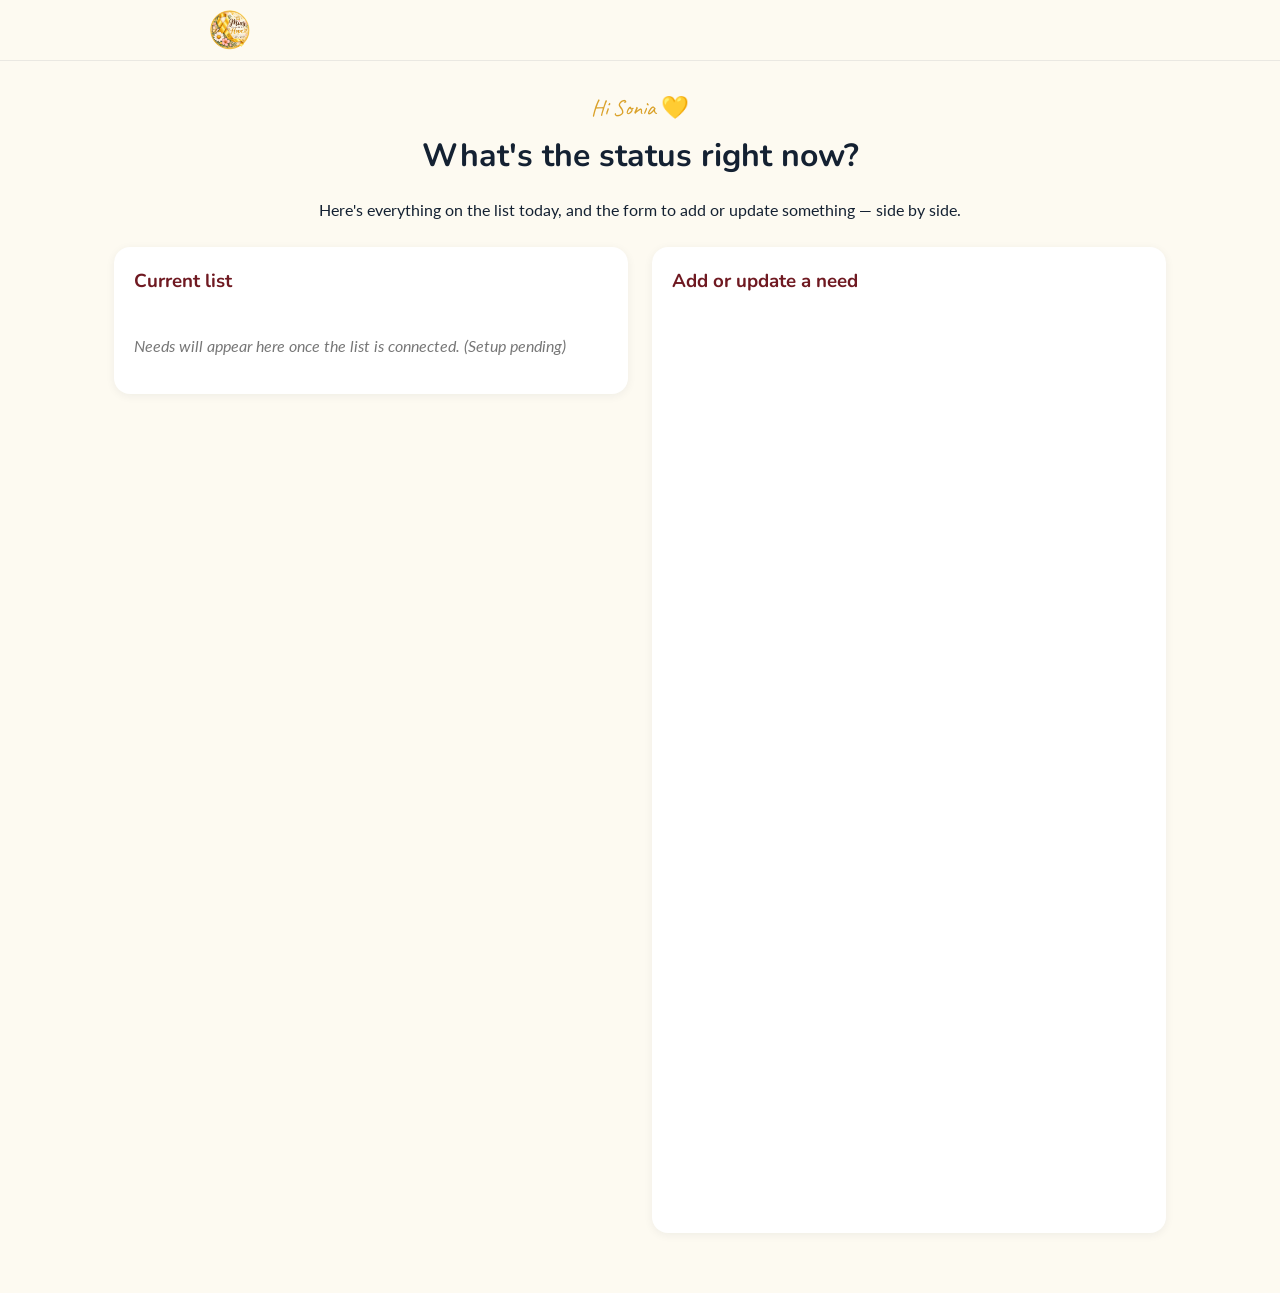
==== actualizar.html @ b8499d8d "Primer commit - Mia's Village of Hope" ====
<!DOCTYPE html>
<html lang="en">
<head>
<meta charset="UTF-8">
<meta name="viewport" content="width=device-width, initial-scale=1.0">
<meta name="robots" content="noindex, nofollow">
<title>Update Mía's List</title>
<link rel="preconnect" href="https://fonts.googleapis.com">
<link rel="preconnect" href="https://fonts.gstatic.com" crossorigin>
<link href="https://fonts.googleapis.com/css2?family=Nunito:wght@400;600;700;800&family=Lato:wght@400;600;700&family=Caveat:wght@600;700&display=swap" rel="stylesheet">
<link rel="stylesheet" href="css/styles.css">
<style>
  .update-wrap {
    max-width: 1100px;
    margin: 0 auto;
    padding: 90px 24px 60px;
  }
  .update-hi { text-align: center; margin-bottom: 24px; }
  .split {
    display: grid;
    grid-template-columns: 1fr;
    gap: 24px;
  }
  @media (min-width: 860px) {
    .split { grid-template-columns: 1fr 1fr; align-items: start; }
  }
  .split-col {
    background: #fff;
    border-radius: 16px;
    padding: 20px;
    box-shadow: 0 2px 10px rgba(20,33,50,0.06);
  }
  .split-col h3 { color: var(--burgundy); margin-top: 0; }
  iframe { border: none; border-radius: 12px; width: 100%; }
</style>
</head>
<body style="background: var(--cream);">

<header class="app-banner">
  <div class="banner-inner">
    <a href="index.html" style="display:flex; align-items:center; gap:8px; text-decoration:none;">
      <img src="images/emblem.png" alt="Mía's Village of Hope emblem" class="banner-emblem">
    </a>
  </div>
</header>

<div class="update-wrap">
  <div class="update-hi">
    <p class="eyebrow">Hi Sonia 💛</p>
    <h1>What's the status right now?</h1>
    <p>Here's everything on the list today, and the form to add or update something — side by side.</p>
  </div>

  <div class="split">
    <div class="split-col">
      <h3>Current list</h3>
      <div id="needs-list" class="needs-list">
        <p class="needs-empty">Loading the current list…</p>
      </div>
    </div>
    <div class="split-col">
      <h3>Add or update a need</h3>
      <iframe
        src="https://docs.google.com/forms/d/e/1FAIpQLSftyUy15qGrE1eteSaCdoYzDMM6fVVgxhij772HA5VX6rE03Q/viewform?embedded=true"
        height="900">
        Loading form…
      </iframe>
    </div>
  </div>
</div>

<script src="js/needs.js"></script>
</body>
</html>
---- css/styles.css ----
:root {
  --gold: #DAA129;
  --burgundy: #6F1921;
  --cream: #FDFAF1;
  --navy: #142132;
  --gold-soft: #E9C878;
  --font-head: 'Nunito', sans-serif;
  --font-body: 'Lato', sans-serif;
  --font-script: 'Caveat', cursive;
}

* { box-sizing: border-box; }

html, body { margin: 0; height: 100%; }

body {
  font-family: var(--font-body);
  background: var(--cream);
  color: var(--navy);
  line-height: 1.6;
  overflow-x: hidden;
}

h1, h2, h3 {
  font-family: var(--font-head);
  color: var(--navy);
  margin: 0 0 0.5em;
}

.sr-only {
  position: absolute;
  width: 1px; height: 1px;
  padding: 0; margin: -1px;
  overflow: hidden;
  clip: rect(0,0,0,0);
  white-space: nowrap; border: 0;
}

/* FIXED BANNER */
.app-banner {
  position: fixed;
  top: 0; left: 0; right: 0;
  z-index: 100;
  background: var(--cream);
  border-bottom: 1px solid rgba(20,33,50,0.08);
}
.banner-inner {
  max-width: 900px;
  margin: 0 auto;
  padding: 10px 20px;
  display: flex;
  align-items: center;
  justify-content: space-between;
}
.banner-emblem { width: 40px; height: 40px; border-radius: 50%; }
.lang-toggle {
  background: #fff;
  border: 2px solid var(--gold);
  color: var(--burgundy);
  font-family: var(--font-head);
  font-weight: 800;
  font-size: 0.85rem;
  padding: 6px 14px;
  border-radius: 999px;
  cursor: pointer;
}
.lang-toggle:hover { background: var(--gold-soft); }

/* SCREENS */
.screen {
  display: none;
  min-height: 100vh;
  padding-top: 64px;
}
.screen.active { display: block; }

/* HOME SCREEN — MAP */
.screen-home {
  display: none;
  background: linear-gradient(180deg, #EAF3C9 0%, var(--cream) 100%);
  text-align: center;
}
.screen-home.active { display: block; }
.map-wrap {
  position: relative;
  max-width: 480px;
  margin: 12px auto 0;
}
.map-img { width: 100%; display: block; }
.hotspot {
  position: absolute;
  background: transparent;
  border: none;
  cursor: pointer;
  border-radius: 50%;
}
.hotspot:hover, .hotspot:focus-visible {
  background: rgba(218,161,41,0.18);
  outline: 3px solid var(--gold);
}
.map-hint {
  font-family: var(--font-script);
  font-size: 1.3rem;
  color: var(--burgundy);
  margin: 12px 0 24px;
}

/* INNER SCREENS */
.screen:not(.screen-home) {
  background-image: url('../images/background-texture-village.png');
  background-repeat: repeat;
  background-size: 420px;
  background-color: var(--cream);
  position: relative;
}
.screen:not(.screen-home)::before {
  content: "";
  position: fixed;
  inset: 0;
  background: rgba(253,250,241,0.9);
  z-index: -1;
}
.screen-inner {
  max-width: 640px;
  margin: 0 auto;
  padding: 24px 24px 64px;
}

.back-btn {
  display: inline-flex;
  align-items: center;
  gap: 6px;
  background: #fff;
  border: 1px solid rgba(20,33,50,0.12);
  border-radius: 999px;
  padding: 8px 16px;
  font-family: var(--font-head);
  font-weight: 700;
  font-size: 0.85rem;
  color: var(--burgundy);
  cursor: pointer;
  margin-bottom: 20px;
}
.back-btn:hover { background: var(--gold-soft); }

.eyebrow {
  font-family: var(--font-script);
  font-size: 1.4rem;
  color: var(--gold);
  margin: 0 0 4px;
}

.photo-row { display: flex; gap: 16px; margin-top: 24px; flex-wrap: wrap; }
.photo-row img {
  width: calc(50% - 8px);
  min-width: 140px;
  aspect-ratio: 4/5;
  object-fit: cover;
  border-radius: 12px;
  flex: 1;
}

/* VILLAGE GRID */
.village-grid {
  display: grid;
  grid-template-columns: repeat(auto-fit, minmax(200px, 1fr));
  gap: 16px;
  margin: 28px 0;
}
.village-card {
  background: #fff;
  border-radius: 16px;
  padding: 20px;
  box-shadow: 0 2px 10px rgba(20,33,50,0.06);
}
.village-icon { font-size: 1.6rem; }
.village-card h3 { font-size: 1rem; margin-top: 6px; }
.village-card p { font-size: 0.88rem; color: #444; margin: 0; }

.village-actions {
  display: flex;
  gap: 12px;
  justify-content: center;
  margin-top: 32px;
  flex-wrap: wrap;
}

.btn {
  display: inline-block;
  padding: 12px 22px;
  border-radius: 999px;
  font-weight: 700;
  text-decoration: none;
  font-size: 0.9rem;
  font-family: var(--font-head);
}
.btn-primary { background: var(--burgundy); color: #fff; }
.btn-ghost-dark { background: transparent; color: var(--burgundy); border: 2px solid var(--burgundy); }

/* NEEDS */
.needs-list { margin-top: 20px; display: flex; flex-direction: column; gap: 10px; }
.need-item {
  background: #fff;
  border-left: 4px solid var(--gold);
  border-radius: 8px;
  padding: 14px 18px;
  display: flex;
  justify-content: space-between;
  align-items: center;
  gap: 12px;
}
.need-item.covered { border-left-color: #7CB07C; opacity: 0.75; }
.need-status { font-size: 0.82rem; font-weight: 700; white-space: nowrap; }
.needs-empty { color: #777; font-style: italic; }

/* COLLABORATORS */
.collaborator-card {
  background: #fff;
  border-radius: 12px;
  padding: 20px;
  margin-bottom: 14px;
  box-shadow: 0 2px 10px rgba(20,33,50,0.06);
}
.collaborator-card h3 { font-size: 1.05rem; }
.link-arrow { color: var(--burgundy); font-weight: 700; text-decoration: none; }

.celpa-note {
  padding: 16px 0 0;
  border-top: 1px dashed rgba(20,33,50,0.15);
  margin-top: 20px;
}
.celpa-note h3 { font-size: 1rem; color: var(--burgundy); }
.celpa-note p { font-size: 0.85rem; color: #666; }

.footer-tagline {
  font-family: var(--font-script);
  font-size: 1.4rem;
  color: var(--burgundy);
  text-align: center;
  margin-top: 40px;
}

/* Focus states */
a:focus-visible, button:focus-visible {
  outline: 3px solid var(--gold);
  outline-offset: 2px;
}

@media (prefers-reduced-motion: reduce) {
  * { transition: none !important; }
}
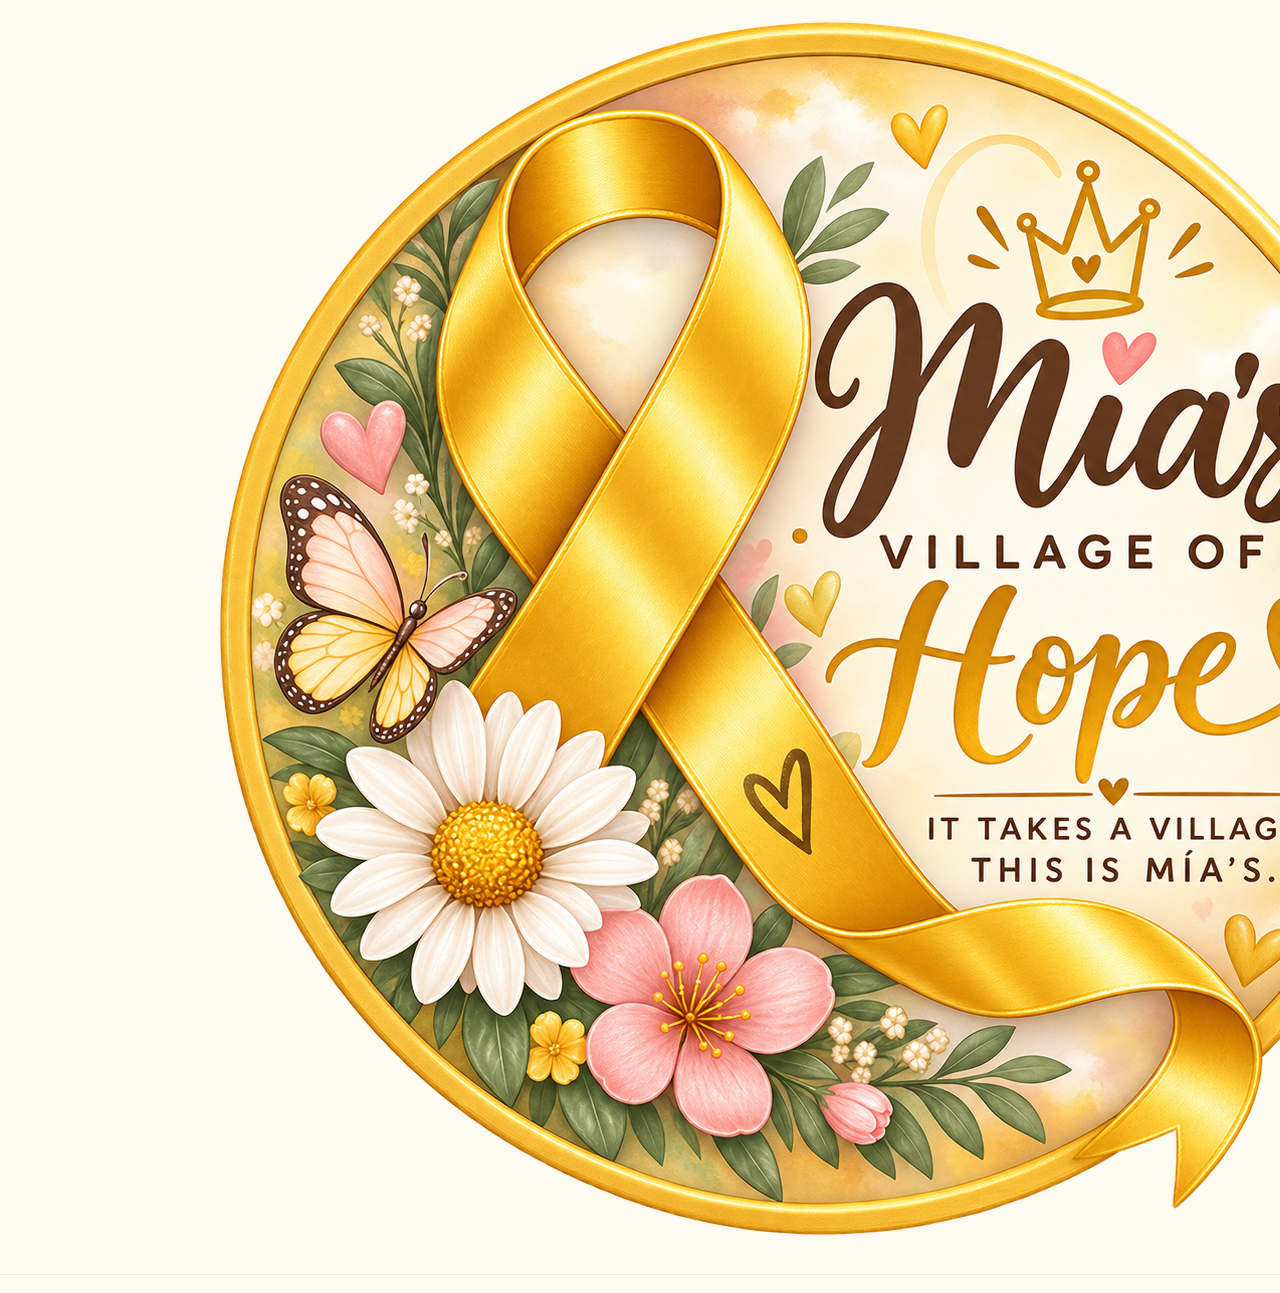
==== commit f6feb861: "Mapa mas grande + icono de acceso directo" ====
--- a/actualizar.html
+++ b/actualizar.html
@@ -5,6 +5,9 @@
 <meta name="viewport" content="width=device-width, initial-scale=1.0">
 <meta name="robots" content="noindex, nofollow">
 <title>Update Mía's List</title>
+<link rel="apple-touch-icon" href="images/apple-touch-icon.png">
+<link rel="icon" type="image/png" sizes="32x32" href="images/favicon-32.png">
+<meta name="theme-color" content="#FDFAF1">
 <link rel="preconnect" href="https://fonts.googleapis.com">
 <link rel="preconnect" href="https://fonts.gstatic.com" crossorigin>
 <link href="https://fonts.googleapis.com/css2?family=Nunito:wght@400;600;700;800&family=Lato:wght@400;600;700&family=Caveat:wght@600;700&display=swap" rel="stylesheet">
--- a/css/styles.css
+++ b/css/styles.css
@@ -52,7 +52,38 @@
   align-items: center;
   justify-content: space-between;
 }
-.banner-emblem { width: 40px; height: 40px; border-radius: 50%; }
+.banner-brand { display: flex; align-items: center; gap: 10px; }
+.banner-icon { height: 52px; width: auto; display: block; }
+.banner-text { display: flex; flex-direction: column; line-height: 1; }
+.banner-title-line { display: flex; align-items: baseline; gap: 7px; }
+.banner-title-script {
+  font-family: 'Alex Brush', cursive;
+  font-size: 2rem;
+  color: var(--burgundy);
+  line-height: 1;
+}
+.banner-title-bold {
+  font-family: var(--font-head);
+  font-weight: 800;
+  font-size: 0.95rem;
+  letter-spacing: 0.03em;
+  text-transform: uppercase;
+  color: var(--navy);
+}
+.banner-tagline {
+  font-family: var(--font-body);
+  font-size: 0.68rem;
+  color: var(--navy);
+  opacity: 0.7;
+  margin-top: 3px;
+  white-space: nowrap;
+}
+@media (max-width: 380px) {
+  .banner-icon { height: 38px; }
+  .banner-title-script { font-size: 1.5rem; }
+  .banner-title-bold { font-size: 0.7rem; }
+  .banner-tagline { font-size: 0.56rem; }
+}
 .lang-toggle {
   background: #fff;
   border: 2px solid var(--gold);
@@ -70,23 +101,37 @@
 .screen {
   display: none;
   min-height: 100vh;
-  padding-top: 64px;
+  padding-top: 82px;
 }
 .screen.active { display: block; }
 
 /* HOME SCREEN — MAP */
 .screen-home {
   display: none;
+  min-height: auto;
   background: linear-gradient(180deg, #EAF3C9 0%, var(--cream) 100%);
   text-align: center;
 }
 .screen-home.active { display: block; }
 .map-wrap {
   position: relative;
+  display: inline-block;
   max-width: 480px;
+  max-height: 80vh;
   margin: 12px auto 0;
 }
-.map-img { width: 100%; display: block; }
+.map-img { display: block; width: auto; height: auto; max-width: 100%; max-height: 80vh; }
+
+/* Mobile map shown by default; desktop map swaps in on wider screens */
+.map-wrap-desktop { display: none; }
+
+@media (min-width: 860px) {
+  .map-wrap-mobile { display: none; }
+  .map-wrap-desktop {
+    display: block;
+    max-width: 900px;
+  }
+}
 .hotspot {
   position: absolute;
   background: transparent;
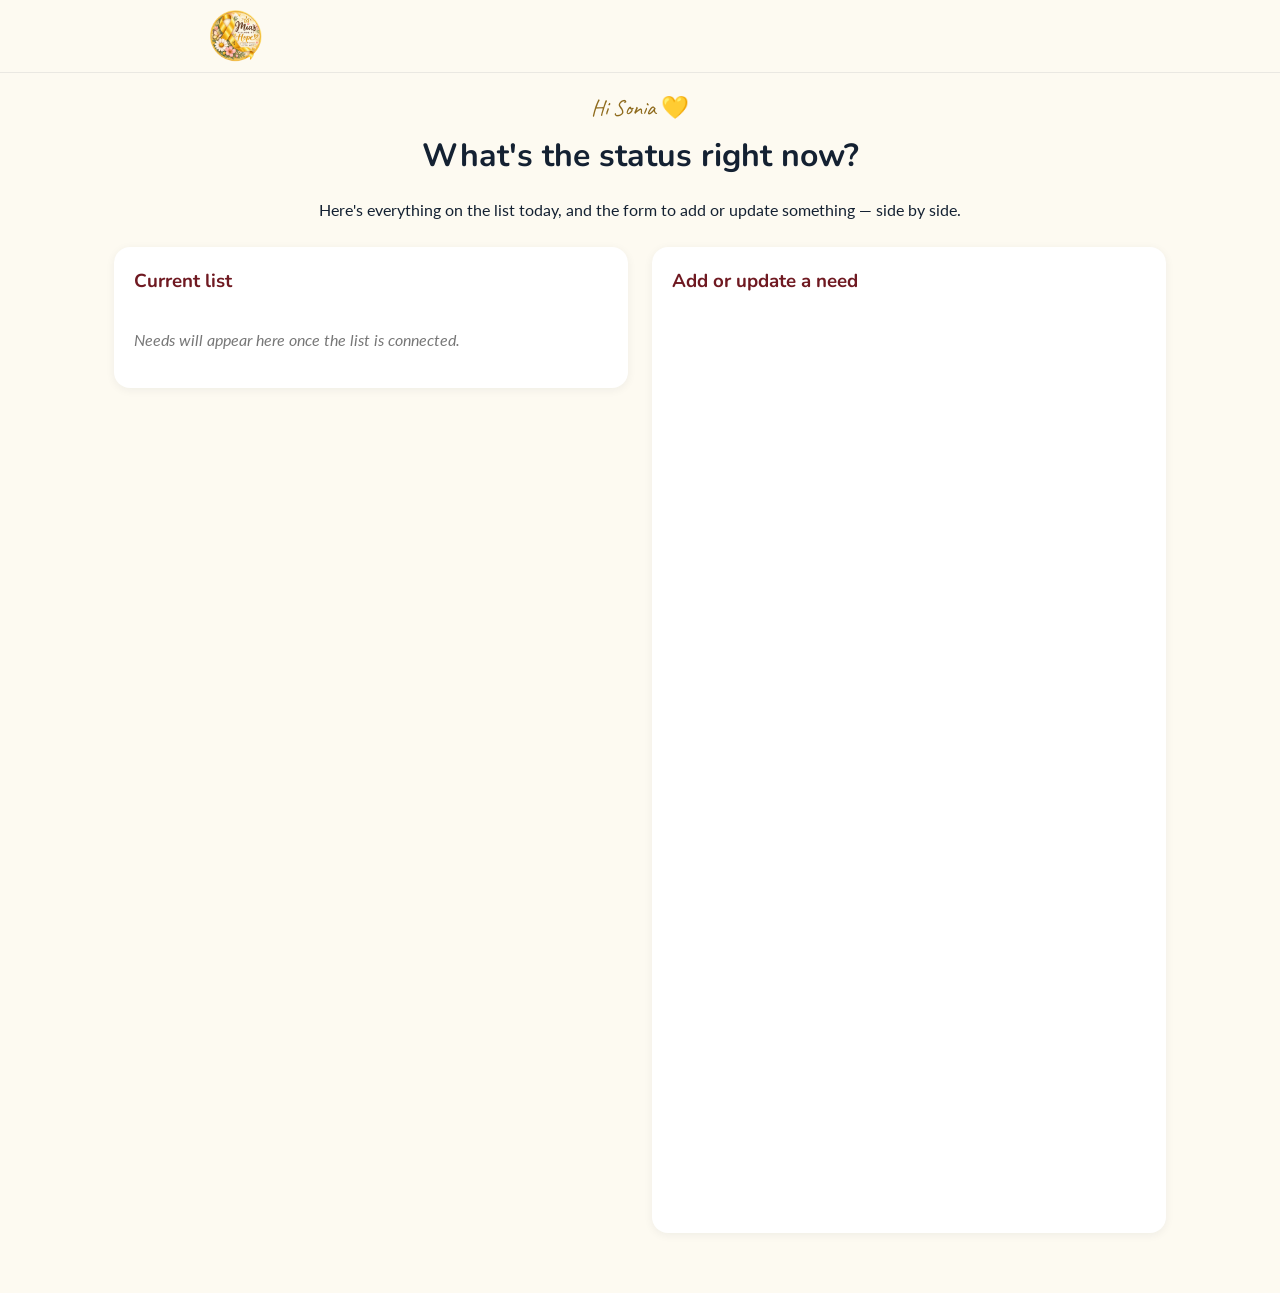
==== commit 62be75dd: "actualizar.html: arreglar emblema gigante en el banner .banner-emblem nunca tuvo una regla de tamaño" ====
--- a/actualizar.html
+++ b/actualizar.html
@@ -5,8 +5,9 @@
 <meta name="viewport" content="width=device-width, initial-scale=1.0">
 <meta name="robots" content="noindex, nofollow">
 <title>Update Mía's List</title>
-<link rel="apple-touch-icon" href="images/apple-touch-icon.png">
-<link rel="icon" type="image/png" sizes="32x32" href="images/favicon-32.png">
+<link rel="apple-touch-icon" href="images/apple-touch-icon-actualizar.png">
+<link rel="icon" type="image/png" sizes="32x32" href="images/favicon-actualizar-32.png">
+<link rel="icon" type="image/png" sizes="512x512" href="images/icon-actualizar-512.png">
 <meta name="theme-color" content="#FDFAF1">
 <link rel="preconnect" href="https://fonts.googleapis.com">
 <link rel="preconnect" href="https://fonts.gstatic.com" crossorigin>
@@ -35,6 +36,10 @@
   }
   .split-col h3 { color: var(--burgundy); margin-top: 0; }
   iframe { border: none; border-radius: 12px; width: 100%; }
+  .banner-emblem { height: 52px; width: auto; display: block; }
+  @media (max-width: 480px) {
+    .banner-emblem { height: 38px; }
+  }
 </style>
 </head>
 <body style="background: var(--cream);">
--- a/css/styles.css
+++ b/css/styles.css
@@ -1,5 +1,11 @@
 :root {
+  --green: #EAF3C9;
   --gold: #DAA129;
+  /* WCAG-AA-safe gold for small text (eyebrows) and focus outlines —
+     the true --gold at ~2.2:1 on cream fails AA for text. Decorative
+     gold (sparkles, borders, icons, buttons) stays --gold everywhere
+     else; this variant never replaces it. See IDENTIDAD_VISUAL_MIA_VILLAGE.md. */
+  --gold-text: #8E6A1C;
   --burgundy: #6F1921;
   --cream: #FDFAF1;
   --navy: #142132;
@@ -36,11 +42,14 @@
   white-space: nowrap; border: 0;
 }
 
-/* FIXED BANNER */
+/* FIXED BANNER — z-index sits above .village-modal (300) so the banner,
+   incl. the hamburger menu, stays reachable while a station panel is open
+   (also fixes the language toggle being unreachable behind the modal
+   backdrop, which happened before this bump). */
 .app-banner {
   position: fixed;
   top: 0; left: 0; right: 0;
-  z-index: 100;
+  z-index: 320;
   background: var(--cream);
   border-bottom: 1px solid rgba(20,33,50,0.08);
 }
@@ -97,6 +106,91 @@
 }
 .lang-toggle:hover { background: var(--gold-soft); }
 
+.menu-toggle {
+  background: #fff;
+  border: 2px solid var(--gold);
+  color: var(--burgundy);
+  width: 40px;
+  height: 40px;
+  border-radius: 999px;
+  font-size: 1.2rem;
+  line-height: 1;
+  display: flex;
+  align-items: center;
+  justify-content: center;
+  cursor: pointer;
+  flex-shrink: 0;
+}
+.menu-toggle:hover { background: var(--gold-soft); }
+.menu-toggle:active { transform: scale(0.96); }
+@media (max-width: 380px) {
+  .menu-toggle { width: 34px; height: 34px; font-size: 1rem; }
+}
+
+/* STATION MENU — hamburger drawer with the 5 stations, opens from
+   anywhere in the app (z-index above .village-modal, per app-banner) */
+.menu-backdrop {
+  position: fixed;
+  inset: 0;
+  z-index: 350;
+  background: rgba(20,33,50,0.55);
+  opacity: 0;
+  pointer-events: none;
+  transition: opacity 0.2s ease;
+}
+.menu-backdrop.active { opacity: 1; pointer-events: auto; }
+
+.station-menu {
+  position: fixed;
+  top: 0; left: 0; bottom: 0;
+  z-index: 360;
+  width: min(300px, 82vw);
+  background: var(--cream);
+  box-shadow: 4px 0 24px rgba(20,33,50,0.25);
+  padding: 84px 20px 24px;
+  transform: translateX(-100%);
+  transition: transform 0.25s ease;
+  overflow-y: auto;
+}
+.station-menu.active { transform: translateX(0); }
+
+.menu-close {
+  position: absolute;
+  top: 14px;
+  right: 14px;
+  width: 34px;
+  height: 34px;
+  border-radius: 50%;
+  background: var(--cream);
+  border: 2px solid var(--gold);
+  color: var(--burgundy);
+  font-size: 0.95rem;
+  cursor: pointer;
+  display: flex;
+  align-items: center;
+  justify-content: center;
+}
+
+.station-menu-list { list-style: none; margin: 0; padding: 0; display: flex; flex-direction: column; gap: 6px; }
+.station-menu-link {
+  display: flex;
+  align-items: center;
+  gap: 12px;
+  width: 100%;
+  background: transparent;
+  border: none;
+  border-radius: 12px;
+  padding: 12px 10px;
+  font-family: var(--font-head);
+  font-weight: 700;
+  font-size: 0.95rem;
+  color: var(--navy);
+  text-align: left;
+  cursor: pointer;
+}
+.station-menu-link:hover, .station-menu-link:focus-visible { background: rgba(218,161,41,0.14); }
+.station-menu-icon { width: 30px; height: 30px; flex-shrink: 0; }
+
 /* SCREENS */
 .screen {
   display: none;
@@ -108,19 +202,58 @@
 /* HOME SCREEN — MAP */
 .screen-home {
   display: none;
-  min-height: auto;
-  background: linear-gradient(180deg, #EAF3C9 0%, var(--cream) 100%);
+  background: linear-gradient(180deg, var(--green) 0%, var(--cream) 100%);
   text-align: center;
-}
-.screen-home.active { display: block; }
+  overflow: hidden;
+}
+.screen-home.active {
+  display: flex;
+  flex-direction: column;
+  height: 100vh;
+  height: 100dvh;
+}
+.map-stage {
+  flex: 1;
+  min-height: 0;
+  width: 100%;
+  display: flex;
+  align-items: center;
+  justify-content: center;
+  overflow: hidden;
+}
 .map-wrap {
   position: relative;
   display: inline-block;
-  max-width: 480px;
-  max-height: 80vh;
-  margin: 12px auto 0;
-}
-.map-img { display: block; width: auto; height: auto; max-width: 100%; max-height: 80vh; }
+  height: 100%;
+  max-width: 100%;
+}
+.map-img {
+  display: block;
+  width: auto;
+  height: 100%;
+  max-width: 100%;
+  animation: map-zoom-in 1s ease-out;
+}
+@keyframes map-zoom-in {
+  0%   { transform: scale(0.92); opacity: 0; }
+  100% { transform: scale(1); opacity: 1; }
+}
+
+/* Golden light sweep — plays once when the map appears */
+.map-sweep {
+  position: absolute;
+  inset: 0;
+  pointer-events: none;
+  background: linear-gradient(115deg, transparent 35%, rgba(218,161,41,0.6) 50%, transparent 65%);
+  transform: translateX(-130%);
+  animation: sweep-once 1.5s ease-out 0.4s 1 forwards;
+  mix-blend-mode: screen;
+}
+@keyframes sweep-once {
+  0%   { transform: translateX(-130%); opacity: 0; }
+  12%  { opacity: 1; }
+  100% { transform: translateX(130%); opacity: 0; }
+}
 
 /* Mobile map shown by default; desktop map swaps in on wider screens */
 .map-wrap-desktop { display: none; }
@@ -128,8 +261,7 @@
 @media (min-width: 860px) {
   .map-wrap-mobile { display: none; }
   .map-wrap-desktop {
-    display: block;
-    max-width: 900px;
+    display: inline-block;
   }
 }
 .hotspot {
@@ -138,40 +270,274 @@
   border: none;
   cursor: pointer;
   border-radius: 50%;
+  /* .sparkle/.golden-pulse are appended to .map-wrap after the hotspots
+     (see buildGoldenPath in app.js), so without this they'd paint on
+     top of the hotspot itself. */
+  z-index: 2;
 }
 .hotspot:hover, .hotspot:focus-visible {
   background: rgba(218,161,41,0.18);
-  outline: 3px solid var(--gold);
-}
+  outline: 3px solid var(--gold-text);
+}
+
+/* Floating station labels — always visible (not just on hover/focus).
+   Plain text, no chip/background: each one is a direct child of
+   .map-wrap (a sibling of the hotspots, not nested inside one) with its
+   own hand-picked top/left set inline in the HTML — chosen by looking
+   at the actual artwork so it lands on open grass/path next to its
+   station instead of the hotspot's own (deliberately oversized, tap-
+   friendly) bounding box, which covers the whole building and can't
+   give a reliable anchor for 5 very differently-shaped stations at
+   once. Legibility against the busy illustration comes from a real
+   stroke on the glyph (-webkit-text-stroke), not text-shadow — every
+   text-shadow variant tried (blurred, crisp 4-direction, thick,
+   however) softened the tilde on "Mía" into invisibility.
+   Font-size/weight are NOT arbitrary: below ~0.85rem, or at weight 800,
+   the tilde stops rendering reliably at all in this engine regardless
+   of outline technique — confirmed by testing 0.72/0.8/0.9/1rem at
+   700/800 side by side. 0.9rem + 700 is the smallest combination where
+   it's consistently visible. */
+.station-label {
+  position: absolute;
+  transform: translate(-50%, -50%);
+  max-width: 108px;
+  font-family: var(--font-head);
+  font-weight: 700;
+  font-size: 0.9rem;
+  line-height: 1.15;
+  letter-spacing: 0.01em;
+  color: var(--burgundy);
+  -webkit-text-stroke: 0.6px var(--cream);
+  paint-order: stroke fill;
+  text-align: center;
+  white-space: normal;
+  pointer-events: none;
+  z-index: 3;
+}
+/* Hand-painted watercolor-blob backing, not a chip: two overlapping
+   irregular shapes (not one clean oval — a single asymmetric
+   border-radius still reads as a smoothed pill) at different rotations,
+   no border, soft shadow instead of a hard edge. ~35% smaller footprint
+   than the old rectangular chip (tight inset instead of the 10px/4px
+   padding that chip had). Sit behind the text via negative z-index
+   within the label's own stacking context. */
+.station-label::before {
+  content: "";
+  position: absolute;
+  inset: -7px -10px;
+  z-index: -2;
+  background: var(--cream);
+  opacity: 0.9;
+  border-radius: 58% 42% 52% 48% / 42% 55% 45% 58%;
+  box-shadow: 0 2px 5px rgba(20,33,50,0.16);
+  transform: rotate(-2.5deg);
+}
+.station-label::after {
+  content: "";
+  position: absolute;
+  inset: -6px -8px;
+  z-index: -1;
+  background: var(--cream);
+  opacity: 0.85;
+  border-radius: 44% 56% 58% 42% / 56% 40% 60% 44%;
+  transform: rotate(3deg);
+}
+@media (max-width: 380px) {
+  .station-label { font-size: 0.8rem; max-width: 96px; }
+}
+
 .map-hint {
   font-family: var(--font-script);
   font-size: 1.3rem;
   color: var(--burgundy);
-  margin: 12px 0 24px;
-}
-
-/* INNER SCREENS */
-.screen:not(.screen-home) {
+  margin: 6px 0 14px;
+  flex-shrink: 0;
+}
+
+/* SPARKLES — twinkling star-shaped light points along the village path.
+   Rendered as a small 4-point star SVG (white core + gold glow via
+   drop-shadow, per IDENTIDAD_VISUAL_MIA_VILLAGE.md) instead of a plain
+   circle, so they read as "estrellitas brillantes" and not flat gold
+   blobs. Positions come from the actual path between stations (see
+   buildGoldenPath in app.js) instead of scattered randomly, so they
+   never float over open sky or rooftops. Sized up and with a higher
+   opacity floor + stronger double glow so they stay clearly visible
+   against the busy, already-golden artwork instead of blending in. */
+.sparkle {
+  position: absolute;
+  width: 24px;
+  height: 24px;
+  fill: #fff;
+  filter: drop-shadow(0 0 3px rgba(255,255,255,0.9)) drop-shadow(0 0 9px rgba(218,161,41,1));
+  pointer-events: none;
+  transform: translate(-50%, -50%);
+  animation: sparkle-twinkle ease-in-out infinite;
+}
+@keyframes sparkle-twinkle {
+  0%, 100% { opacity: 0.55; transform: translate(-50%, -50%) scale(0.6); }
+  50%      { opacity: 1; transform: translate(-50%, -50%) scale(1.2); }
+}
+
+/* GOLDEN PATH OF LIGHT — connects the 5 stations. A subtle static line
+   marks the route (drawn in once as the map loads, like .map-sweep),
+   and a bright pulse keeps traveling along it afterward in a loop —
+   the "efecto de movimiento visible" is the ongoing pulse, not the
+   base line, which stays put so the route is legible at rest. */
+.golden-path-svg {
+  position: absolute;
+  inset: 0;
+  width: 100%;
+  height: 100%;
+  pointer-events: none;
+}
+.golden-path {
+  fill: none;
+  stroke: var(--gold);
+  stroke-width: 3;
+  stroke-linecap: round;
+  filter: drop-shadow(0 0 4px rgba(218,161,41,0.85));
+  opacity: 0.4;
+  stroke-dasharray: 100;
+  stroke-dashoffset: 100;
+  animation: golden-path-draw 1.8s ease-out 0.5s 1 forwards;
+}
+@keyframes golden-path-draw {
+  to { stroke-dashoffset: 0; }
+}
+
+.golden-pulse {
+  position: absolute;
+  top: 0;
+  left: 0;
+  width: 14px;
+  height: 14px;
+  margin: -7px 0 0 -7px;
+  border-radius: 50%;
+  background: radial-gradient(circle, #fff 0%, var(--gold) 65%, rgba(218,161,41,0) 100%);
+  box-shadow: 0 0 12px 4px rgba(218,161,41,0.9);
+  pointer-events: none;
+  opacity: 0;
+  offset-distance: 0%;
+  animation: golden-pulse-travel 4.5s linear 2.3s infinite;
+}
+@keyframes golden-pulse-travel {
+  0%   { offset-distance: 0%; opacity: 0; }
+  8%   { opacity: 1; }
+  92%  { opacity: 1; }
+  100% { offset-distance: 100%; opacity: 0; }
+}
+
+/* VILLAGE MODAL — "Ventana de la Aldea" */
+body.modal-open { overflow: hidden; }
+
+.village-modal {
+  display: none;
+  position: fixed;
+  inset: 0;
+  z-index: 300;
+  align-items: flex-start;
+  justify-content: center;
+  padding: 96px 14px 20px;
+}
+.village-modal.active { display: flex; }
+
+.village-modal-backdrop {
+  position: absolute;
+  inset: 0;
+  background: rgba(20,33,50,0.55);
+}
+
+/* Frame holds the card + decorations; NOT clipped, so flowers can overhang the edges */
+.village-modal-frame {
+  position: relative;
+  z-index: 1;
+  width: 100%;
+  max-width: 600px;
+  max-height: calc(100vh - 116px);
+}
+
+.village-modal-card {
+  background: var(--green);
   background-image: url('../images/background-texture-village.png');
   background-repeat: repeat;
   background-size: 420px;
-  background-color: var(--cream);
+  border-radius: 26px;
+  width: 100%;
+  height: 100%;
+  max-height: calc(100vh - 116px);
+  box-shadow: 0 20px 60px rgba(20,33,50,0.35);
+  overflow: hidden;
+}
+
+.village-modal-scroll {
+  height: 100%;
+  max-height: calc(100vh - 116px);
+  overflow-y: auto;
+  padding: 34px 22px 36px;
   position: relative;
-}
-.screen:not(.screen-home)::before {
-  content: "";
-  position: fixed;
-  inset: 0;
-  background: rgba(253,250,241,0.9);
-  z-index: -1;
-}
+  z-index: 1;
+  background: rgba(234,243,201,0.92);
+}
+
+.modal-corner {
+  position: absolute;
+  width: 150px;
+  height: auto;
+  pointer-events: none;
+  z-index: 2;
+}
+.modal-corner-tr { top: -22px; right: -18px; }
+
+@media (max-width: 480px) {
+  .modal-corner { width: 100px; }
+}
+
+.modal-close {
+  position: absolute;
+  top: 10px;
+  right: 10px;
+  z-index: 3;
+  width: 38px;
+  height: 38px;
+  border-radius: 50%;
+  background: var(--cream);
+  border: 3px solid var(--gold);
+  color: var(--burgundy);
+  font-family: var(--font-head);
+  font-weight: 800;
+  font-size: 1.05rem;
+  line-height: 1;
+  cursor: pointer;
+  display: flex;
+  align-items: center;
+  justify-content: center;
+  box-shadow: 2px 3px 0 rgba(111,25,33,0.25);
+  transform: rotate(-4deg);
+  transition: transform 0.15s ease;
+}
+.modal-close:hover { transform: rotate(0deg) scale(1.08); }
+
+/* INNER PANELS — now live inside the modal, not full screens */
+.modal-panel { display: none; }
+.modal-panel.active { display: block; }
 .screen-inner {
   max-width: 640px;
   margin: 0 auto;
-  padding: 24px 24px 64px;
-}
-
-.back-btn {
+  padding: 8px 4px 24px;
+}
+
+/* PANEL TOPBAR — back button (left) and next-station button (right),
+   same pill style/size so the pair reads as one matched control, not
+   two different weights of button. */
+.panel-topbar {
+  display: flex;
+  align-items: center;
+  justify-content: space-between;
+  gap: 10px;
+  margin-bottom: 20px;
+}
+.back-btn,
+.next-station-btn {
   display: inline-flex;
   align-items: center;
   gap: 6px;
@@ -184,42 +550,93 @@
   font-size: 0.85rem;
   color: var(--burgundy);
   cursor: pointer;
-  margin-bottom: 20px;
-}
-.back-btn:hover { background: var(--gold-soft); }
+}
+.back-btn:hover,
+.next-station-btn:hover { background: var(--gold-soft); }
 
 .eyebrow {
   font-family: var(--font-script);
   font-size: 1.4rem;
-  color: var(--gold);
+  color: var(--gold-text);
   margin: 0 0 4px;
 }
 
-.photo-row { display: flex; gap: 16px; margin-top: 24px; flex-wrap: wrap; }
+.meet-mia-header {
+  padding-top: 6px;
+  padding-bottom: 18px;
+}
+
+.meet-mia-summary {
+  background: rgba(218,161,41,0.08);
+  border-left: 3px solid var(--gold);
+  border-radius: 0 12px 12px 0;
+  padding: 16px 18px;
+  margin-top: 8px;
+}
+.meet-mia-summary p { margin: 0; font-size: 0.95rem; }
+
+.meet-mia-cta { margin-top: 32px; text-align: center; }
+
+.collab-join-cta { margin: 18px 0 24px; text-align: center; }
+
+.photo-row { display: flex; gap: 12px; margin-top: 28px; flex-wrap: wrap; justify-content: center; }
 .photo-row img {
-  width: calc(50% - 8px);
-  min-width: 140px;
+  width: calc(33.333% - 8px);
+  min-width: 80px;
   aspect-ratio: 4/5;
   object-fit: cover;
-  border-radius: 12px;
-  flex: 1;
-}
-
-/* VILLAGE GRID */
+  background: #fff;
+  padding: 5px 5px 14px;
+  border-radius: 3px;
+  box-shadow: 0 8px 16px rgba(20,33,50,0.2);
+}
+.photo-row img:nth-child(1) { transform: rotate(-5deg); }
+.photo-row img:nth-child(2) { transform: rotate(4deg); position: relative; top: 6px; }
+.photo-row img:nth-child(3) { transform: rotate(-3deg); }
+
+.meet-mia-story { margin-top: 34px; }
+.meet-mia-story p { margin: 0 0 1.1em; }
+.meet-mia-closing {
+  font-weight: 700;
+  color: var(--burgundy);
+}
+
+/* VILLAGE GRID — organic, hand-placed feel */
 .village-grid {
   display: grid;
   grid-template-columns: repeat(auto-fit, minmax(200px, 1fr));
-  gap: 16px;
+  gap: 18px 16px;
   margin: 28px 0;
 }
 .village-card {
-  background: #fff;
-  border-radius: 16px;
-  padding: 20px;
-  box-shadow: 0 2px 10px rgba(20,33,50,0.06);
-}
-.village-icon { font-size: 1.6rem; }
-.village-card h3 { font-size: 1rem; margin-top: 6px; }
+  padding: 22px 20px;
+  box-shadow: 0 3px 12px rgba(20,33,50,0.08);
+  border: 1px solid rgba(218,161,41,0.25);
+  transition: transform 0.15s ease;
+}
+.village-card:hover { transform: translateY(-2px); }
+
+/* Each card gets its own asymmetric corners, tilt, and warm tone —
+   so the grid reads as hand-placed, not stamped from one template. */
+.village-card:nth-child(1) { background: #fff; border-radius: 30px 12px 26px 14px; transform: rotate(-1.2deg); }
+.village-card:nth-child(2) { background: #FFFCF4; border-radius: 12px 28px 14px 26px; transform: rotate(1deg); margin-top: 10px; }
+.village-card:nth-child(3) { background: #fff; border-radius: 24px 14px 30px 12px; transform: rotate(-0.6deg); }
+.village-card:nth-child(4) { background: #FCF6E8; border-radius: 14px 26px 12px 28px; transform: rotate(1.4deg); margin-top: 6px; }
+.village-card:nth-child(5) { background: #fff; border-radius: 28px 12px 24px 16px; transform: rotate(-1.6deg); }
+.village-card:nth-child(6) { background: #FFFCF4; border-radius: 12px 24px 16px 28px; transform: rotate(0.8deg); margin-top: 12px; }
+.village-card:nth-child(7) { background: #fff; border-radius: 26px 16px 28px 12px; transform: rotate(-0.9deg); }
+.village-card:nth-child(8) { background: #FCF6E8; border-radius: 16px 30px 12px 24px; transform: rotate(1.2deg); margin-top: 8px; }
+.village-card:nth-child(9) { background: #fff; border-radius: 24px 12px 26px 16px; transform: rotate(-1.3deg); }
+
+.village-card:hover { transform: translateY(-2px) rotate(0deg); }
+
+.village-icon-img {
+  width: 54px;
+  height: 54px;
+  display: block;
+  margin-bottom: 10px;
+}
+.village-card h3 { font-size: 1rem; margin-top: 4px; }
 .village-card p { font-size: 0.88rem; color: #444; margin: 0; }
 
 .village-actions {
@@ -238,36 +655,116 @@
   text-decoration: none;
   font-size: 0.9rem;
   font-family: var(--font-head);
+  transition: transform 0.15s ease, box-shadow 0.15s ease;
 }
 .btn-primary { background: var(--burgundy); color: #fff; }
 .btn-ghost-dark { background: transparent; color: var(--burgundy); border: 2px solid var(--burgundy); }
 
+/* Click feedback — applies to all interactive buttons across the site */
+.btn:active,
+.back-btn:active,
+.next-station-btn:active,
+.lang-toggle:active,
+.modal-close:active {
+  transform: scale(0.96);
+}
+.btn:active { box-shadow: 0 1px 4px rgba(20,33,50,0.12); }
+
 /* NEEDS */
-.needs-list { margin-top: 20px; display: flex; flex-direction: column; gap: 10px; }
+.needs-summary {
+  font-family: var(--font-head);
+  font-weight: 700;
+  font-size: 0.9rem;
+  color: var(--burgundy);
+  background: rgba(218,161,41,0.1);
+  border-radius: 8px;
+  padding: 10px 16px;
+  margin: 20px 0 0;
+}
+.needs-list { margin-top: 14px; display: flex; flex-direction: column; gap: 10px; }
+.needs-section-title {
+  font-family: var(--font-script);
+  font-size: 1.15rem;
+  color: var(--gold-text);
+  margin: 10px 0 -2px;
+}
+.needs-section-title:first-child { margin-top: 0; }
 .need-item {
   background: #fff;
   border-left: 4px solid var(--gold);
   border-radius: 8px;
   padding: 14px 18px;
+}
+.need-item.covered { border-left-color: #7CB07C; opacity: 0.75; }
+.need-main {
   display: flex;
   justify-content: space-between;
   align-items: center;
   gap: 12px;
-}
-.need-item.covered { border-left-color: #7CB07C; opacity: 0.75; }
+  flex-wrap: wrap;
+}
+.need-title { font-weight: 700; }
 .need-status { font-size: 0.82rem; font-weight: 700; white-space: nowrap; }
+.need-amounts { font-size: 0.82rem; color: #666; margin-top: 6px; }
+.need-help-btn {
+  display: inline-block;
+  margin-top: 10px;
+  font-family: var(--font-head);
+  font-weight: 700;
+  font-size: 0.82rem;
+  color: var(--burgundy);
+  text-decoration: none;
+}
+.need-help-btn:hover { text-decoration: underline; }
 .needs-empty { color: #777; font-style: italic; }
 
-/* COLLABORATORS */
+/* COLLABORATORS — <details>/<summary> accordion: short summary, tap to
+   see the full story */
 .collaborator-card {
   background: #fff;
   border-radius: 12px;
-  padding: 20px;
+  padding: 0;
   margin-bottom: 14px;
   box-shadow: 0 2px 10px rgba(20,33,50,0.06);
+  overflow: hidden;
 }
 .collaborator-card h3 { font-size: 1.05rem; }
 .link-arrow { color: var(--burgundy); font-weight: 700; text-decoration: none; }
+
+.collaborator-summary {
+  display: flex;
+  align-items: center;
+  gap: 14px;
+  padding: 16px 20px;
+  cursor: pointer;
+  list-style: none;
+}
+.collaborator-summary::-webkit-details-marker { display: none; }
+.collaborator-summary::after {
+  content: "▾";
+  margin-left: auto;
+  color: var(--gold);
+  font-size: 1.1rem;
+  flex-shrink: 0;
+  transition: transform 0.2s ease;
+}
+.collaborator-card[open] .collaborator-summary::after { transform: rotate(180deg); }
+.collaborator-thumb {
+  width: 48px;
+  height: 48px;
+  object-fit: cover;
+  border-radius: 8px;
+  flex-shrink: 0;
+}
+.collaborator-summary-text {
+  display: flex;
+  flex-direction: column;
+  gap: 2px;
+  font-size: 0.88rem;
+  color: #555;
+}
+.collaborator-summary-text strong { color: var(--navy); font-size: 1rem; }
+.collaborator-detail { padding: 0 20px 20px; }
 
 .celpa-note {
   padding: 16px 0 0;
@@ -285,12 +782,308 @@
   margin-top: 40px;
 }
 
+/* MÍA AUDIO PLAYER */
+.mia-audio { margin-top: 28px; text-align: center; }
+#mia-audio-btn { display: inline-flex; align-items: center; gap: 8px; }
+.mia-audio-icon { font-size: 1.1rem; }
+
+/* COLLABORATOR EXTRAS — photo + quote */
+.collaborator-photo {
+  width: 100%;
+  max-width: 220px;
+  display: block;
+  margin: 0 auto 14px;
+  border-radius: 12px;
+  box-shadow: 0 6px 18px rgba(20,33,50,0.15);
+}
+.collaborator-quote {
+  font-family: var(--font-body);
+  font-style: italic;
+  font-size: 0.85rem;
+  color: #555;
+  background: rgba(218,161,41,0.08);
+  border-left: 3px solid var(--gold);
+  border-radius: 0 8px 8px 0;
+  padding: 12px 16px;
+  margin: 12px 0;
+}
+
+/* CONTACT — icon buttons, grouped: staying connected vs. giving */
+.contact-group { margin-top: 28px; }
+.contact-group-title {
+  font-family: var(--font-script);
+  font-size: 1.2rem;
+  color: var(--burgundy);
+  margin: 0 0 12px;
+}
+.contact-grid {
+  display: grid;
+  grid-template-columns: repeat(auto-fit, minmax(140px, 1fr));
+  gap: 14px;
+}
+
+/* TRUST — sits between "Stay Connected" and "Ways to Give" in Contact,
+   so the ask for money is preceded by exactly where it goes. */
+.trust-card {
+  background: var(--cream);
+  border: 1px solid rgba(111,25,33,0.18);
+  border-radius: 16px;
+  padding: 22px 22px 6px;
+  margin-top: 28px;
+}
+.trust-card h2 {
+  font-size: 1.15rem;
+  color: var(--burgundy);
+  margin: 0 0 14px;
+}
+.trust-card p { font-size: 0.92rem; margin: 0 0 16px; }
+.contact-btn {
+  display: flex;
+  flex-direction: column;
+  align-items: center;
+  gap: 8px;
+  background: #fff;
+  border-radius: 20px;
+  padding: 18px 12px;
+  text-decoration: none;
+  box-shadow: 0 3px 12px rgba(20,33,50,0.08);
+  border: 1px solid rgba(218,161,41,0.25);
+  transition: transform 0.15s ease;
+}
+.contact-btn:hover { transform: translateY(-2px); }
+.contact-btn:active { transform: scale(0.96); }
+.contact-btn img.contact-icon { width: 44px; height: 44px; }
+.contact-btn span {
+  font-family: var(--font-head);
+  font-weight: 700;
+  font-size: 0.82rem;
+  color: var(--navy);
+  text-align: center;
+}
+
 /* Focus states */
 a:focus-visible, button:focus-visible {
-  outline: 3px solid var(--gold);
+  outline: 3px solid var(--gold-text);
   outline-offset: 2px;
 }
 
 @media (prefers-reduced-motion: reduce) {
   * { transition: none !important; }
-}
+  .sparkle, .map-sweep, .golden-pulse { display: none; }
+  .map-img { animation: none !important; opacity: 1; transform: none; }
+  .golden-path { animation: none !important; stroke-dashoffset: 0 !important; opacity: 0.6; }
+  .onboarding-frame-img { animation: none !important; }
+  .onboarding-frame.frame-pulse::before { animation: none !important; content: none; }
+}
+
+/* ============================================================
+   ONBOARDING — 3 short screens shown before the map, first visit
+   (or every visit unless the user checks "don't show this again")
+   ============================================================ */
+.screen-onboarding {
+  background: linear-gradient(180deg, var(--green) 0%, var(--cream) 100%);
+}
+.screen.screen-onboarding.active {
+  display: flex;
+  align-items: center;
+  justify-content: center;
+  min-height: 100vh;
+  min-height: 100dvh;
+}
+.onboarding-inner {
+  max-width: 420px;
+  width: 100%;
+  padding: 20px 24px 40px;
+  text-align: center;
+}
+
+/* Screen 1 — fixed window frame + photo (stays on screen through all 3 steps) */
+.onboarding-frame {
+  position: relative;
+  width: 210px;
+  max-width: 60vw;
+  aspect-ratio: 1024 / 1536;
+  margin: 0 auto 14px;
+}
+.onboarding-photo {
+  position: absolute;
+  /* Exact inner-window bounds of village-window-frame-clean.webp,
+     measured from the source PNG — not eyeballed. Explicit width/height
+     (not "auto" + 4-inset stretch) because that trick doesn't render
+     correctly on Safari/iPhone — it falls back to the image's full
+     intrinsic size instead of the inset box. */
+  top: 16.34%;
+  left: 10.25%;
+  width: 79.5%;
+  height: 73.05%;
+  object-fit: cover;
+  /* hero-photo.webp es más ancha que la ventana del marco, así que
+     "cover" siempre recorta los costados. Mía está corrida hacia la
+     derecha en la foto original — con la posición por defecto (50%)
+     su mano/muñeco quedaban cortados por el borde derecho del marco.
+     90% desplaza el recorte hacia esa zona para que quede completa. */
+  object-position: 90% center;
+  border-radius: 46% 46% 12% 12% / 30% 30% 8% 8%;
+}
+.onboarding-frame-img {
+  position: absolute;
+  inset: 0;
+  width: 100%;
+  height: 100%;
+  pointer-events: none;
+}
+/* Pulso de luz dorada alrededor del marco — solo mientras se ve el
+   paso 1 del onboarding (primera impresión). La clase la pone/quita
+   JS en showOnboardingStep (app.js), no un selector :has() — algunos
+   navegadores no lo soportan y la regla se invalida por completo, sin
+   fallback visible.
+   Dos capas: un anillo que se expande desde el borde del marco hacia
+   el fondo liso (mucho más notorio, porque ahí sí hay contraste real
+   contra el fondo, a diferencia del glow pegado al marco que se perdía
+   contra su propio dorado) + el drop-shadow original sobre la imagen,
+   que sigue el contorno real del arco (es un PNG, no un rectángulo). */
+.onboarding-frame.frame-pulse::before {
+  content: "";
+  position: absolute;
+  inset: 0;
+  border-radius: 46% 46% 12% 12% / 30% 30% 8% 8%;
+  pointer-events: none;
+  animation: frame-ring-pulse 2.2s ease-out infinite;
+}
+@keyframes frame-ring-pulse {
+  0%   { box-shadow: 0 0 0 0 rgba(218,161,41,0.6); }
+  70%  { box-shadow: 0 0 0 24px rgba(218,161,41,0); }
+  100% { box-shadow: 0 0 0 24px rgba(218,161,41,0); }
+}
+.onboarding-frame.frame-pulse .onboarding-frame-img {
+  animation: frame-glow-pulse 2.2s ease-in-out infinite;
+}
+@keyframes frame-glow-pulse {
+  0%, 100% { filter: drop-shadow(0 0 0 rgba(218,161,41,0)); }
+  50%      { filter: drop-shadow(0 0 18px rgba(218,161,41,0.95)); }
+}
+.onboarding-title { margin: 0 0 6px; }
+.onboarding-title-script {
+  font-family: 'Alex Brush', cursive;
+  font-size: 2.6rem;
+  color: var(--burgundy);
+  display: block;
+  line-height: 1;
+}
+.onboarding-title-bold {
+  font-family: var(--font-head);
+  font-weight: 800;
+  font-size: 1.05rem;
+  letter-spacing: 0.03em;
+  text-transform: uppercase;
+  color: var(--navy);
+  display: block;
+  margin-top: 4px;
+}
+.onboarding-tagline {
+  font-family: var(--font-script);
+  font-size: 1.3rem;
+  color: var(--burgundy);
+  margin: 10px 0 16px;
+}
+.onboarding-serious-text {
+  font-family: var(--font-body);
+  font-size: 0.92rem;
+  color: var(--navy);
+  line-height: 1.6;
+  margin: 0 0 26px;
+}
+
+/* Screen 2 — invitation */
+.onboarding-emblem {
+  width: 68px;
+  height: auto;
+  margin: 0 auto 16px;
+  display: block;
+}
+.onboarding-text {
+  font-size: 1rem;
+  color: var(--navy);
+  line-height: 1.7;
+  margin: 0 0 30px;
+}
+
+/* Screen 3 — how it works */
+.onboarding-howto-title {
+  font-family: var(--font-script);
+  font-size: 1.3rem;
+  color: var(--burgundy);
+  margin: 0 0 18px;
+}
+.onboarding-list {
+  list-style: none;
+  padding: 0;
+  margin: 0 0 26px;
+  text-align: left;
+  display: inline-block;
+}
+.onboarding-list li {
+  font-size: 0.95rem;
+  color: var(--navy);
+  margin-bottom: 12px;
+  display: flex;
+  align-items: center;
+  gap: 10px;
+}
+.onboarding-checkbox {
+  display: flex;
+  align-items: center;
+  gap: 8px;
+  justify-content: center;
+  font-size: 0.85rem;
+  color: var(--navy);
+  margin-bottom: 22px;
+  cursor: pointer;
+}
+.onboarding-checkbox input {
+  width: 18px;
+  height: 18px;
+  accent-color: var(--gold);
+  cursor: pointer;
+}
+
+/* Step swapping — only the content below the fixed frame changes */
+.onboarding-step { display: none; }
+.onboarding-step.active { display: block; }
+
+.onboarding-list-icon {
+  width: 30px;
+  height: 30px;
+  flex-shrink: 0;
+}
+
+/* ============================================================
+   STATION POLAROID — small tilted photo of Mía next to the title
+   of each station panel (Meet Mía keeps its own photo row instead)
+   ============================================================ */
+.station-header {
+  display: flex;
+  align-items: center;
+  gap: 16px;
+  margin-bottom: 2px;
+}
+.station-polaroid {
+  width: 108px;
+  height: auto;
+  aspect-ratio: 4/5;
+  object-fit: cover;
+  background: #fff;
+  padding: 5px 5px 12px;
+  border-radius: 3px;
+  box-shadow: 0 8px 16px rgba(20,33,50,0.2);
+  flex-shrink: 0;
+}
+.station-polaroid.rot-a { transform: rotate(-4deg); }
+.station-polaroid.rot-b { transform: rotate(3.5deg); }
+@media (max-width: 380px) {
+  .station-polaroid { width: 84px; }
+}
+
+/* NEXT BUTTON lives in .panel-topbar now (see rule near .back-btn),
+   sharing that pill style. Order follows the map path:
+   Meet Mía → Village → Needs → Collaborators → Contact → (loops to) Meet Mía. */
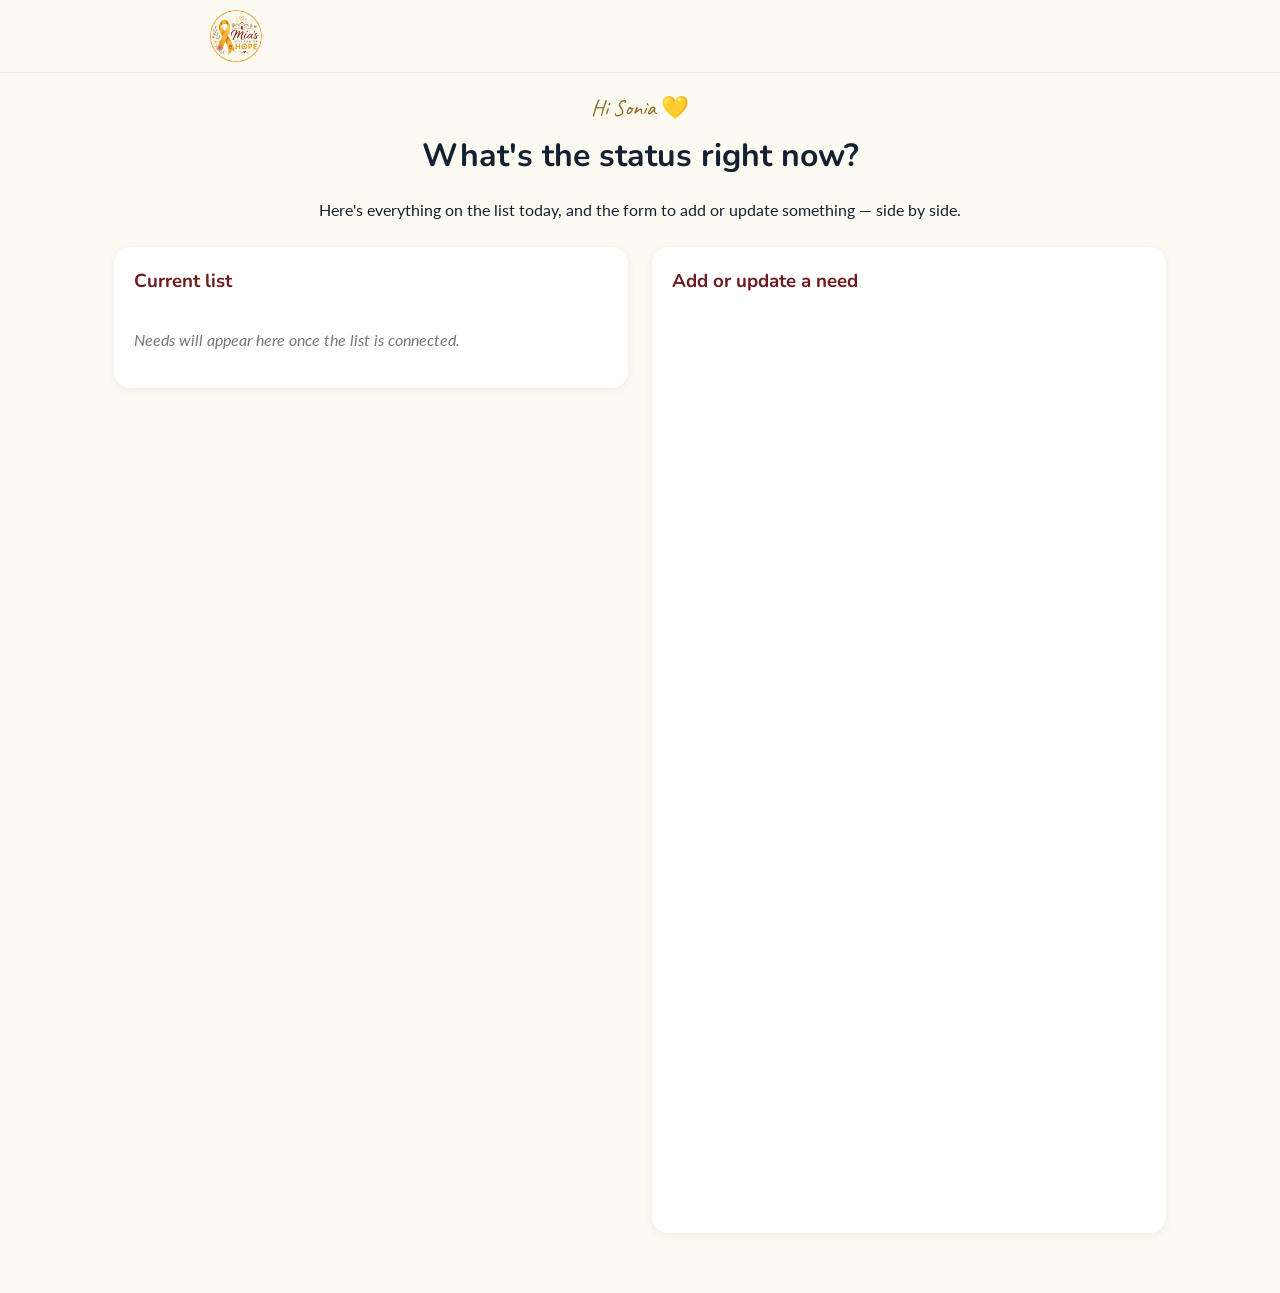
==== commit ce4cbbda: "Add Vercel Web Analytics to actualizar.html" ====
--- a/actualizar.html
+++ b/actualizar.html
@@ -41,6 +41,10 @@
     .banner-emblem { height: 38px; }
   }
 </style>
+<script>
+  window.va = window.va || function () { (window.vaq = window.vaq || []).push(arguments); };
+</script>
+<script defer src="/_vercel/insights/script.js"></script>
 </head>
 <body style="background: var(--cream);">
 
--- a/css/styles.css
+++ b/css/styles.css
@@ -577,6 +577,21 @@
 
 .meet-mia-cta { margin-top: 32px; text-align: center; }
 
+.pray-callout {
+  background: rgba(218,161,41,0.08);
+  border-left: 3px solid var(--gold);
+  border-radius: 0 12px 12px 0;
+  padding: 20px 22px;
+  margin: 22px 0 30px;
+  text-align: center;
+}
+.pray-callout .eyebrow { margin-bottom: 4px; }
+.pray-callout h2 {
+  font-size: 1.7rem;
+  margin: 0 0 10px;
+}
+.pray-callout p { margin: 0 0 18px; }
+
 .collab-join-cta { margin: 18px 0 24px; text-align: center; }
 
 .photo-row { display: flex; gap: 12px; margin-top: 28px; flex-wrap: wrap; justify-content: center; }
@@ -766,6 +781,54 @@
 .collaborator-summary-text strong { color: var(--navy); font-size: 1rem; }
 .collaborator-detail { padding: 0 20px 20px; }
 
+/* MEET MÍA — "To Mía" / "To Sonia" story cards. Same <details>/<summary>
+   accordion mechanism as Collaborators, but the summary shows the real
+   opening lines of the text (not a separate description) and a visible
+   "Read more"/"Read less" label, since these are long personal letters,
+   not short bios. */
+.story-card {
+  background: #fff;
+  border-radius: 12px;
+  padding: 0;
+  margin-bottom: 18px;
+  box-shadow: 0 2px 10px rgba(20,33,50,0.06);
+  overflow: hidden;
+}
+.story-summary {
+  display: block;
+  padding: 20px 22px;
+  cursor: pointer;
+  list-style: none;
+}
+.story-summary::-webkit-details-marker { display: none; }
+.story-summary .eyebrow { margin: 0 0 6px; }
+.story-teaser { margin: 0 0 12px; }
+.story-teaser strong { display: block; color: var(--burgundy); margin-bottom: 6px; }
+.story-readmore {
+  display: inline-flex;
+  align-items: center;
+  gap: 6px;
+  font-family: var(--font-head);
+  font-weight: 700;
+  font-size: 0.85rem;
+  color: var(--burgundy);
+}
+.story-arrow { color: var(--gold); transition: transform 0.2s ease; }
+.story-card[open] .story-arrow { transform: rotate(180deg); }
+.story-card .read-less-label { display: none; }
+.story-card[open] .read-more-label { display: none; }
+.story-card[open] .read-less-label { display: inline; }
+.story-detail { padding: 0 22px 22px; }
+.story-detail p { margin: 0 0 1.1em; }
+.story-detail p.story-tight { margin-bottom: 0.35em; }
+.story-detail p.story-signoff {
+  font-family: var(--font-script);
+  color: var(--burgundy);
+  font-size: 1.15rem;
+  margin-bottom: 0.2em;
+}
+.story-signature { display: flex; flex-direction: column; }
+
 .celpa-note {
   padding: 16px 0 0;
   border-top: 1px dashed rgba(20,33,50,0.15);
@@ -780,6 +843,14 @@
   color: var(--burgundy);
   text-align: center;
   margin-top: 40px;
+}
+
+.footer-copyright {
+  font-family: var(--font-body);
+  font-size: 0.72rem;
+  color: rgba(20,33,50,0.4);
+  text-align: center;
+  margin-top: 14px;
 }
 
 /* MÍA AUDIO PLAYER */
@@ -859,6 +930,15 @@
   font-size: 0.82rem;
   color: var(--navy);
   text-align: center;
+}
+.contact-btn.pending { opacity: 0.6; cursor: default; }
+.contact-btn.pending:hover { transform: none; }
+.contact-btn .contact-pending-tag {
+  font-size: 0.65rem;
+  color: var(--gold-text);
+  background: rgba(218,161,41,0.15);
+  padding: 2px 9px;
+  border-radius: 20px;
 }
 
 /* Focus states */
